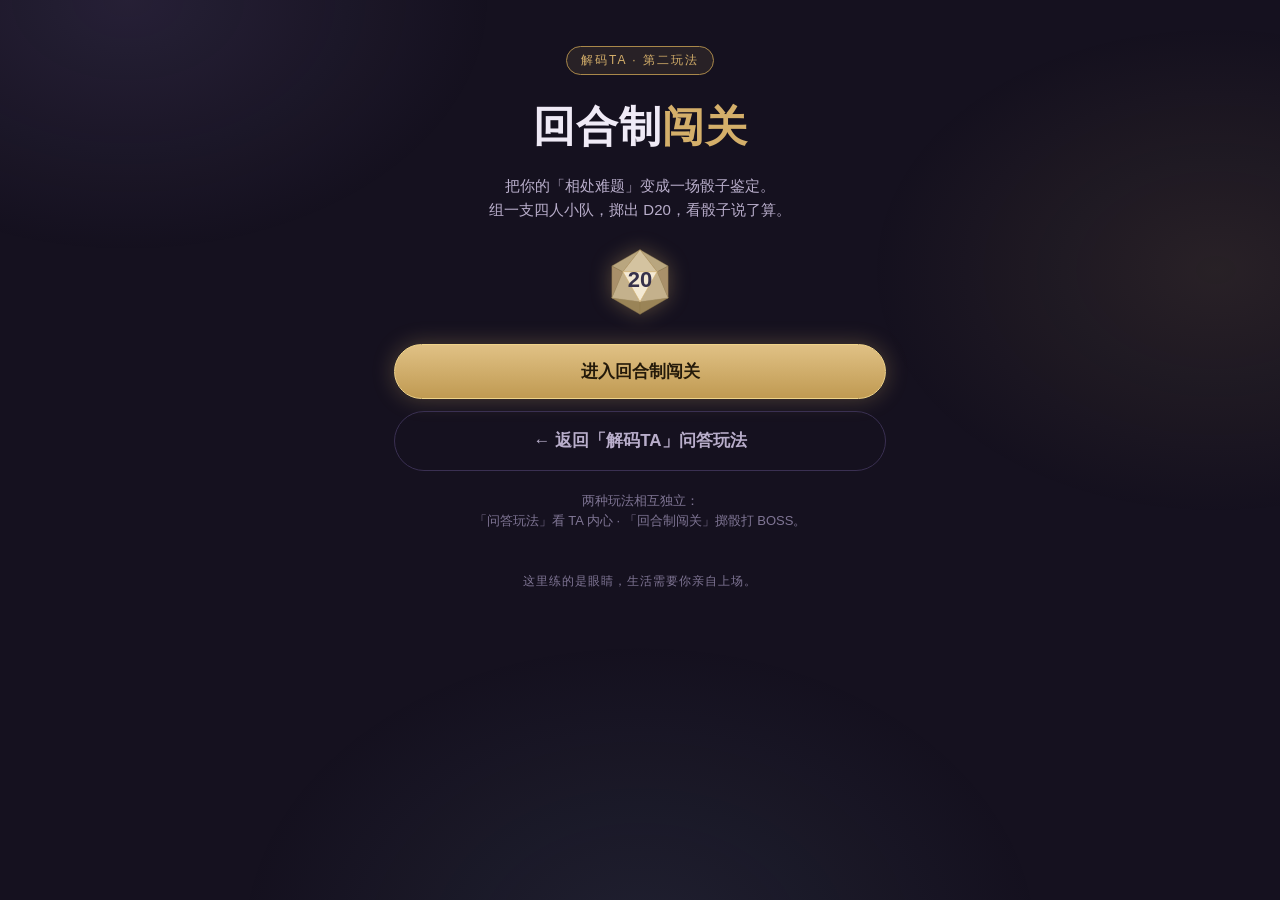
==== 新版回合制/index.html @ e08e49f4 "Add files via upload" ====
<!DOCTYPE html>
<html lang="zh-CN">
<head>
  <meta charset="UTF-8" />
  <meta name="viewport" content="width=device-width, initial-scale=1.0, viewport-fit=cover, maximum-scale=1.0, user-scalable=no" />
  <meta name="theme-color" content="#15111f" />
  <meta name="description" content="解码TA · 回合制闯关 —— 骰子说了算的相处 BOSS 战。" />
  <title>解码TA · 回合制闯关</title>
  <link rel="stylesheet" href="css/style.css" />
</head>
<body>
  <div class="app" id="app">

    <!-- ============ 隐藏 SVG 精灵库（骰子 / BOSS / 队伍小人 / 梗表情） ============ -->
    <svg xmlns="http://www.w3.org/2000/svg" style="display:none" aria-hidden="true">
      <defs>
        <!-- 正二十面体 d20 骰子（精确 icosahedron 正面投影，每面带数字） -->
        <symbol id="d20" viewBox="0 0 200 200">
          <g stroke-linejoin="round">
            <!-- 最外圈暗面（nz≈0.33） -->
            <polygon points="100,185 26,142 100,152" fill="#9a8457" stroke="#8f7a4e" stroke-width="1"/>
            <polygon points="100,152 174,142 100,185" fill="#9a8457" stroke="#8f7a4e" stroke-width="1"/>
            <polygon points="26,142 26,58 55,73" fill="#a9906a" stroke="#8f7a4e" stroke-width="1"/>
            <polygon points="145,73 174,58 174,142" fill="#a9906a" stroke="#8f7a4e" stroke-width="1"/>
            <polygon points="145,73 100,15 174,58" fill="#b9a67f" stroke="#9a8457" stroke-width="1"/>
            <polygon points="100,15 55,73 26,58" fill="#b9a67f" stroke="#9a8457" stroke-width="1"/>
            <!-- 中层环绕面（nz≈0.74-0.75） -->
            <polygon points="145,73 174,142 100,152" fill="#c4b18c" stroke="#b09a68" stroke-width="1.2"/>
            <polygon points="55,73 100,152 26,142" fill="#c4b18c" stroke="#b09a68" stroke-width="1.2"/>
            <polygon points="145,73 55,73 100,15" fill="#d4c3a0" stroke="#c9a86a" stroke-width="1.2"/>
            <!-- 中央上表面（正对前方 nz=1.0，最亮，放数字） -->
            <polygon points="145,73 100,152 55,73" fill="#f4e9d3" stroke="#e0c185" stroke-width="2"/>
          </g>
        </symbol>

        <!-- 像素 BOSS 立绘（16×16 网格，放大到 96×96） -->
        <symbol id="boss-read" viewBox="0 0 16 16" shape-rendering="crispEdges">
          <g>
            <rect x="4" y="2" width="8" height="2" fill="#a78bda"/>
            <rect x="2" y="3" width="2" height="6" fill="#7a67b3"/>
            <rect x="12" y="3" width="2" height="6" fill="#7a67b3"/>
            <rect x="4" y="4" width="8" height="4" fill="#a78bda"/>
            <rect x="3" y="3" width="10" height="1" fill="#7a67b3"/>
            <rect x="3" y="8" width="10" height="1" fill="#7a67b3"/>
            <rect x="4" y="3" width="2" height="1" fill="#f4e9d3"/>
            <rect x="10" y="3" width="2" height="1" fill="#f4e9d3"/>
            <rect x="5" y="4" width="2" height="2" fill="#2a2440"/>
            <rect x="9" y="4" width="2" height="2" fill="#2a2440"/>
            <rect x="7" y="7" width="2" height="1" fill="#2a2440"/>
            <rect x="4" y="9" width="8" height="3" fill="#7a67b3"/>
            <rect x="5" y="10" width="6" height="1" fill="#3a3357"/>
            <rect x="5" y="12" width="6" height="1" fill="#3a3357"/>
            <rect x="6" y="11" width="4" height="1" fill="#7fe0d0"/>
            <rect x="5" y="13" width="6" height="1" fill="#3a3357"/>
          </g>
        </symbol>

        <symbol id="boss-blame" viewBox="0 0 16 16" shape-rendering="crispEdges">
          <g>
            <rect x="3" y="1" width="7" height="2" fill="#8a6a4a"/>
            <rect x="2" y="2" width="9" height="2" fill="#8a6a4a"/>
            <rect x="1" y="3" width="2" height="1" fill="#6b4f37"/>
            <rect x="10" y="3" width="2" height="1" fill="#6b4f37"/>
            <rect x="2" y="4" width="1" height="4" fill="#6b4f37"/>
            <rect x="10" y="4" width="1" height="4" fill="#6b4f37"/>
            <rect x="3" y="4" width="7" height="2" fill="#6e7b93"/>
            <rect x="3" y="5" width="1" height="2" fill="#4a5568"/>
            <rect x="9" y="5" width="1" height="2" fill="#4a5568"/>
            <rect x="4" y="6" width="2" height="2" fill="#1e2230"/>
            <rect x="7" y="6" width="2" height="2" fill="#1e2230"/>
            <rect x="3" y="8" width="7" height="1" fill="#4a5568"/>
            <rect x="4" y="9" width="6" height="3" fill="#6e7b93"/>
            <rect x="3" y="10" width="1" height="1" fill="#4a5568"/>
            <rect x="9" y="10" width="1" height="1" fill="#4a5568"/>
            <rect x="4" y="12" width="6" height="2" fill="#4a5568"/>
            <rect x="5" y="13" width="2" height="1" fill="#1e2230"/>
            <rect x="8" y="13" width="2" height="1" fill="#1e2230"/>
          </g>
        </symbol>

        <symbol id="boss-burnout" viewBox="0 0 16 16" shape-rendering="crispEdges">
          <g>
            <rect x="5" y="2" width="6" height="1" fill="#5a4e8a"/>
            <rect x="3" y="3" width="10" height="3" fill="#5a4e8a"/>
            <rect x="3" y="4" width="1" height="2" fill="#ffd9a0"/>
            <rect x="12" y="4" width="1" height="2" fill="#ffd9a0"/>
            <rect x="4" y="5" width="8" height="1" fill="#1a1526"/>
            <rect x="5" y="7" width="6" height="1" fill="#1a1526"/>
            <rect x="4" y="8" width="8" height="4" fill="#5a4e8a"/>
            <rect x="5" y="8" width="6" height="3" fill="#8e7cc3" fill-opacity=".55"/>
            <rect x="4" y="12" width="8" height="1" fill="#5a4e8a"/>
            <rect x="5" y="13" width="2" height="1" fill="#5a4e8a"/>
            <rect x="9" y="13" width="2" height="1" fill="#5a4e8a"/>
          </g>
        </symbol>

        <!-- 像素队伍小人（16×16，四角色配色） -->
        <symbol id="party-hero" viewBox="0 0 16 16" shape-rendering="crispEdges">
          <g>
            <rect x="6" y="1" width="4" height="2" fill="#8e7cc3"/>
            <rect x="6" y="3" width="4" height="2" fill="#8e7cc3"/>
            <rect x="5" y="3" width="1" height="2" fill="#efeaf9"/>
            <rect x="10" y="3" width="1" height="2" fill="#efeaf9"/>
            <rect x="7" y="3" width="1" height="1" fill="#2a2440"/>
            <rect x="9" y="3" width="1" height="1" fill="#2a2440"/>
            <rect x="5" y="5" width="6" height="4" fill="#8e7cc3"/>
            <rect x="5" y="5" width="1" height="4" fill="#6f5fa6"/>
            <rect x="10" y="5" width="1" height="4" fill="#6f5fa6"/>
            <rect x="6" y="9" width="2" height="3" fill="#6f5fa6"/>
            <rect x="8" y="9" width="2" height="3" fill="#6f5fa6"/>
            <rect x="6" y="12" width="2" height="1" fill="#2a2440"/>
            <rect x="8" y="12" width="2" height="1" fill="#2a2440"/>
          </g>
        </symbol>
        <symbol id="party-blue" viewBox="0 0 16 16" shape-rendering="crispEdges">
          <g>
            <rect x="6" y="1" width="4" height="2" fill="#7fa8c9"/>
            <rect x="6" y="3" width="4" height="2" fill="#7fa8c9"/>
            <rect x="5" y="3" width="1" height="2" fill="#e8f1f7"/>
            <rect x="10" y="3" width="1" height="2" fill="#e8f1f7"/>
            <rect x="7" y="3" width="1" height="1" fill="#2a2440"/>
            <rect x="9" y="3" width="1" height="1" fill="#2a2440"/>
            <rect x="5" y="5" width="6" height="4" fill="#7fa8c9"/>
            <rect x="5" y="5" width="1" height="4" fill="#5a82a6"/>
            <rect x="10" y="5" width="1" height="4" fill="#5a82a6"/>
            <rect x="6" y="9" width="2" height="3" fill="#5a82a6"/>
            <rect x="8" y="9" width="2" height="3" fill="#5a82a6"/>
            <rect x="6" y="12" width="2" height="1" fill="#2a2440"/>
            <rect x="8" y="12" width="2" height="1" fill="#2a2440"/>
          </g>
        </symbol>
        <symbol id="party-pink" viewBox="0 0 16 16" shape-rendering="crispEdges">
          <g>
            <rect x="6" y="1" width="4" height="2" fill="#e0a3b4"/>
            <rect x="6" y="3" width="4" height="2" fill="#e0a3b4"/>
            <rect x="5" y="3" width="1" height="2" fill="#fbecef"/>
            <rect x="10" y="3" width="1" height="2" fill="#fbecef"/>
            <rect x="7" y="3" width="1" height="1" fill="#2a2440"/>
            <rect x="9" y="3" width="1" height="1" fill="#2a2440"/>
            <rect x="5" y="5" width="6" height="4" fill="#e0a3b4"/>
            <rect x="5" y="5" width="1" height="4" fill="#b4677c"/>
            <rect x="10" y="5" width="1" height="4" fill="#b4677c"/>
            <rect x="6" y="9" width="2" height="3" fill="#b4677c"/>
            <rect x="8" y="9" width="2" height="3" fill="#b4677c"/>
            <rect x="6" y="12" width="2" height="1" fill="#2a2440"/>
            <rect x="8" y="12" width="2" height="1" fill="#2a2440"/>
          </g>
        </symbol>
        <symbol id="party-orange" viewBox="0 0 16 16" shape-rendering="crispEdges">
          <g>
            <rect x="6" y="1" width="4" height="2" fill="#ff9e3d"/>
            <rect x="6" y="3" width="4" height="2" fill="#ff9e3d"/>
            <rect x="5" y="3" width="1" height="2" fill="#ffe3c2"/>
            <rect x="10" y="3" width="1" height="2" fill="#ffe3c2"/>
            <rect x="7" y="3" width="1" height="1" fill="#2a2440"/>
            <rect x="9" y="3" width="1" height="1" fill="#2a2440"/>
            <rect x="5" y="5" width="6" height="4" fill="#ff9e3d"/>
            <rect x="5" y="5" width="1" height="4" fill="#d97a24"/>
            <rect x="10" y="5" width="1" height="4" fill="#d97a24"/>
            <rect x="6" y="9" width="2" height="3" fill="#d97a24"/>
            <rect x="8" y="9" width="2" height="3" fill="#d97a24"/>
            <rect x="6" y="12" width="2" height="1" fill="#2a2440"/>
            <rect x="8" y="12" width="2" height="1" fill="#2a2440"/>
          </g>
        </symbol>

        <!-- 梗表情精灵（可爱 + 调侃） -->
        <symbol id="emoji-shiba" viewBox="0 0 32 32">
          <circle cx="16" cy="17" r="11" fill="#e8b04b"/>
          <ellipse cx="16" cy="20" rx="6" ry="5" fill="#fffdf6"/>
          <circle cx="12" cy="15" r="1.6" fill="#2a2440"/>
          <circle cx="20" cy="15" r="1.6" fill="#2a2440"/>
          <ellipse cx="16" cy="19" rx="1.6" ry="1.1" fill="#2a2440"/>
          <path d="M7 9 L5 5 L10 6 Z" fill="#e8b04b"/>
          <path d="M25 9 L27 5 L22 6 Z" fill="#e8b04b"/>
        </symbol>
        <symbol id="emoji-catcry" viewBox="0 0 32 32">
          <circle cx="16" cy="18" r="11" fill="#c9c2d6"/>
          <path d="M8 9 L6 3 L12 7 Z" fill="#e0a3b4"/>
          <path d="M24 9 L26 3 L20 7 Z" fill="#e0a3b4"/>
          <circle cx="12" cy="17" r="1.5" fill="#2a2440"/>
          <circle cx="20" cy="17" r="1.5" fill="#2a2440"/>
          <path d="M13 21 Q16 19 19 21" stroke="#2a2440" stroke-width="1.5" fill="none" stroke-linecap="round"/>
          <path d="M11 20 l-2 -4" stroke="#7fe0d0" stroke-width="2" stroke-linecap="round"/>
          <path d="M21 20 l2 -4" stroke="#7fe0d0" stroke-width="2" stroke-linecap="round"/>
        </symbol>
        <symbol id="emoji-subway" viewBox="0 0 32 32">
          <circle cx="15" cy="16" r="10" fill="#e8c9a0"/>
          <path d="M9 14 l4 -1 M9 17 l4 1" stroke="#2a2440" stroke-width="1.6" stroke-linecap="round"/>
          <path d="M22 14 l4 -1 M22 17 l4 1" stroke="#2a2440" stroke-width="1.6" stroke-linecap="round"/>
          <rect x="11" y="19" width="11" height="8" rx="2" fill="#3a3357"/>
          <rect x="12.5" y="20.5" width="8" height="5" rx="1" fill="#7fe0d0"/>
        </symbol>
        <symbol id="emoji-panda" viewBox="0 0 32 32">
          <circle cx="16" cy="18" r="11" fill="#fffdf6"/>
          <circle cx="10" cy="7" r="4" fill="#2a2440"/>
          <circle cx="22" cy="7" r="4" fill="#2a2440"/>
          <ellipse cx="11" cy="18" rx="3" ry="3.6" fill="#2a2440"/>
          <ellipse cx="21" cy="18" rx="3" ry="3.6" fill="#2a2440"/>
          <circle cx="11" cy="18" r="1.4" fill="#fffdf6"/>
          <circle cx="21" cy="18" r="1.4" fill="#fffdf6"/>
          <circle cx="16" cy="21" r="1.4" fill="#2a2440"/>
          <path d="M9 28 l-3 -3 M23 28 l3 -3" stroke="#2a2440" stroke-width="2.4" stroke-linecap="round"/>
        </symbol>
        <symbol id="emoji-owl" viewBox="0 0 32 32">
          <ellipse cx="16" cy="18" rx="11" ry="12" fill="#8a6a4a"/>
          <ellipse cx="16" cy="18" rx="6" ry="8" fill="#e8c9a0"/>
          <circle cx="12" cy="15" r="4" fill="#ffd9a0"/>
          <circle cx="20" cy="15" r="4" fill="#ffd9a0"/>
          <circle cx="12" cy="15" r="1.8" fill="#2a2440"/>
          <circle cx="20" cy="15" r="1.8" fill="#2a2440"/>
          <path d="M16 22 l2 2 l-2 2 l-2 -2 Z" fill="#ffd9a0"/>
          <path d="M8 10 l-3 -2 M24 10 l3 -2" stroke="#8a6a4a" stroke-width="2" stroke-linecap="round"/>
        </symbol>
        <symbol id="emoji-tea" viewBox="0 0 32 32">
          <circle cx="16" cy="17" r="11" fill="#e0a3b4"/>
          <path d="M8 9 L6 3 L12 7 Z" fill="#e0a3b4"/>
          <path d="M24 9 L26 3 L20 7 Z" fill="#e0a3b4"/>
          <path d="M11 16 Q16 13 21 16" stroke="#2a2440" stroke-width="1.6" fill="none" stroke-linecap="round"/>
          <path d="M12 18 Q16 15 20 18" stroke="#2a2440" stroke-width="1.6" fill="none" stroke-linecap="round"/>
          <rect x="21" y="20" width="8" height="7" rx="2" fill="#b8c7e0"/>
          <path d="M26 20 q0 -4 3 -4" stroke="#fffdf6" stroke-width="1.5" fill="none" stroke-linecap="round"/>
          <path d="M28 18 q1 -3 2 -3 M30 15 q1 -2 2 -2" stroke="#fffdf6" stroke-width="1.5" fill="none" stroke-linecap="round"/>
        </symbol>
      </defs>
    </svg>

    <main class="stage" id="stage">

      <!-- ============ 首页：两个玩法入口 ============ -->
      <section class="screen active" id="screen-home" data-screen="home">
        <header class="hero">
          <div class="hero-badge">解码TA · 第二玩法</div>
          <h1 class="hero-title">回合制<span>闯关</span></h1>
          <p class="hero-sub">把你的「相处难题」变成一场骰子鉴定。<br />组一支四人小队，掷出 D20，看骰子说了算。</p>
          <div class="hero-dice" aria-hidden="true">
            <svg class="d20-svg"><use href="#d20"/></svg>
            <span class="hero-dice-num">20</span>
          </div>
        </header>

        <div class="home-actions">
          <button class="btn btn-primary btn-lg" id="btnEnterCreate">进入回合制闯关</button>
          <a class="btn btn-ghost btn-lg" href="../index.html">← 返回「解码TA」问答玩法</a>
          <p class="home-note">两种玩法相互独立：<br />「问答玩法」看 TA 内心 · 「回合制闯关」掷骰打 BOSS。</p>
        </div>

        <footer class="home-footer">这里练的是眼睛，生活需要你亲自上场。</footer>
      </section>

      <!-- ============ 创角页：4 角色槽位 ============ -->
      <section class="screen" id="screen-create" data-screen="create">
        <div class="topbar">
          <button class="back-btn" data-back="home" aria-label="返回首页">返回</button>
          <span class="topbar-title">组建你的小队</span>
          <span class="topbar-spacer"></span>
        </div>
        <p class="section-hint">选 4 名队友：每人 2 个强项（+2）、1 个软肋（-2）、1 个技能（+1d4）。<br />16 种预设角色属性固定，也可以点「自建角色」捏一个自己的。</p>

        <div class="custom-entry">
          <button class="btn btn-ghost" id="btnAddCustom">＋ 自建角色（自己起名、定属性）</button>
        </div>

        <div class="party-slots" id="partySlots"></div>

        <div class="create-actions">
          <button class="btn btn-ghost" id="btnRandomParty">🎲 随机生成整队</button>
          <button class="btn btn-primary btn-lg" id="btnStartBattle">开始闯关</button>
        </div>
        <p class="create-note" id="createValidate" role="status"></p>
      </section>

      <!-- ============ 战斗页 ============ -->
      <section class="screen" id="screen-battle" data-screen="battle">
        <div class="topbar">
          <button class="back-btn" id="btnExitBattle" aria-label="退出闯关">退出</button>
          <span class="topbar-title" id="battleStageTitle">第 1 / 3 关</span>
          <span class="topbar-spacer"></span>
        </div>

        <!-- BOSS 区（含三关氛围场景） -->
        <div class="battle-scene scene" id="battleScene">
          <div class="scene-base"></div>
          <div class="scene-glow"></div>
          <div class="scene-particles" id="sceneParticles"></div>
          <div class="scene-inner">
            <div class="boss-zone">
              <div class="boss-avatar" id="bossAvatar" aria-hidden="true"></div>
          <div class="boss-info">
            <div class="boss-name" id="bossName">已读不回怪</div>
            <div class="boss-desc" id="bossDesc"></div>
            <div class="boss-special" id="bossSpecial"></div>

            <div class="bar-block">
              <div class="bar-label"><span>血量</span><span id="bossHpText">8 / 8</span></div>
              <div class="bar hp-bar"><div class="bar-fill" id="bossHpFill"></div></div>
            </div>

            <div class="bar-block">
              <div class="bar-label"><span>气势</span><span id="bossMomentumText">0 层 · 下次 DC +0</span></div>
              <div class="bar momentum-bar"><div class="bar-fill" id="bossMomentumFill"></div></div>
            </div>

            <div class="dc-chip">目标 DC <b id="dcValue">11</b></div>
          </div>
        </div>
          </div>
        </div>

        <!-- 队伍血量（共享） -->
        <div class="party-hp-panel" id="partyHpBar">
          <div class="bar-label"><span>小队血量</span><span id="partyHpText">12 / 12</span></div>
          <div class="bar hp-bar party-hp"><div class="bar-fill" id="partyHpFill"></div></div>
          <div class="party-hp-hint">攻击失手才会引来反击 · 防御失败扣 2 血 · 归零则本关重开</div>
        </div>

        <!-- 结算面板（最近一次结果） -->
        <div class="result-panel" id="resultPanel">
          <div class="result-placeholder" id="resultPlaceholder">
            点击「开始应对」掷骰，看看你这次能不能接住 TA。
          </div>
          <div class="result-body" id="resultBody" hidden></div>
        </div>

        <!-- 当前难题（故事背景 + 本次要求鉴定属性） -->
        <div class="check-zone">
          <div class="active-hero">
            <span class="ah-label">当前主角</span>
            <span class="ah-name" id="activeHeroName">—</span>
            <span class="ah-mod" id="activeHeroMod"></span>
          </div>

          <div class="task-card" id="taskCard">
            <div class="task-story" id="taskStory"></div>
            <div class="task-require">
              <span class="task-require-label">本次鉴定</span>
              <span class="task-require-type" id="taskRequireType">—</span>
              <span class="task-require-dc">DC <b id="taskDc">12</b></span>
            </div>
          </div>

          <button class="btn btn-roll" id="btnRoll">
            <span class="d20-wrap" id="d20Wrap">
              <svg class="d20-svg" id="d20Svg"><use href="#d20"/></svg>
            </span>
            <span class="roll-text">开始应对（掷骰）</span>
          </button>
        </div>

        <!-- 队伍栏 -->
        <div class="party-bar">
          <div class="party-bar-title">小队 · 点击切换主角（掷骰的人）</div>
          <div class="party-roster" id="partyRoster"></div>
        </div>
      </section>

      <!-- ============ 通关页 ============ -->
      <section class="screen" id="screen-victory" data-screen="victory">
        <div class="victory-hero">
          <div class="victory-mark" aria-hidden="true">✓</div>
          <h2>闯关成功</h2>
          <p class="victory-sub" id="victorySub"></p>
        </div>
        <div class="victory-achievements" id="victoryAchievements"></div>
        <div class="btn-col">
          <button class="btn btn-primary btn-lg" id="btnReplay">再来一局</button>
          <button class="btn btn-ghost btn-lg" id="btnVictoryHome">回首页</button>
        </div>
      </section>

    </main>

    <div class="toast-area" id="toastArea" aria-live="polite"></div>
  </div>

  <script src="js/game.js"></script>
</body>
</html>
---- 新版回合制/css/style.css ----
/* ============================================================
   解码TA · 回合制闯关 — 样式表（沉浸视觉版）
   基调：深色桌游夜（夜晚副本），与问答玩法浅色（白天）对比
   依据：docs/visual-spec.md（美术唯一真相源）
   约束：纯静态零依赖，全部内联 SVG/CSS，无外部图片/字体/CDN
   ============================================================ */

:root {
  /* —— 深色底 —— */
  --bg: #15111f;
  --bg-soft: #1e1930;
  --bg-deep: #0f0c18;
  --card: #241d38;
  --card-soft: #2b2342;

  /* —— 文字 —— */
  --ink: #efeaf6;
  --ink-soft: #b9aecb;
  --ink-faint: #7f7594;

  /* —— 象牙 + 金（骰子 / 主按钮核心质感） —— */
  --ivory: #f4e9d3;
  --ivory-shade: #d9c9a8;
  --ivory-edge: #b9a67f;
  --gold: #d4af6a;
  --gold-hi: #f0d48a;
  --gold-deep: #a9884a;

  /* —— 语义色 —— */
  --prop: #8e7cc3;      /* 主角属性紫 */
  --skill: #d4af6a;     /* 技能金 */
  --crit: #ff9e3d;      /* 暴击橙 */
  --crit-hi: #ffc46b;
  --fail: #e5484d;      /* 失败红 */
  --hp: #ff7a45;        /* 血条橙红 */
  --hp-deep: #d0342c;
  --good: #7fd6a4;
  --fumble: #a96fd6;

  /* —— 三关氛围光 —— */
  --s1-glow: #7fe0d0;   /* 第1关手机荧光青 */
  --s2-glow: #b8c7e0;   /* 第2关投影冷白 */
  --s3-glow: #ffd9a0;   /* 第3关台灯暖光 */

  /* —— 描边 / 阴影（深色环境阴影） —— */
  --line: #3a3052;
  --line-soft: #2c2440;
  --shadow-sm: 0 4px 14px rgba(8, 6, 20, .45);
  --shadow-md: 0 10px 30px rgba(8, 6, 20, .55);
  --shadow-glow: 0 0 22px rgba(212, 175, 106, .3);

  --r-sm: 10px;
  --r-md: 16px;
  --r-lg: 22px;
  --r-pill: 999px;
  --ease: cubic-bezier(.22, .8, .32, 1);
}

* { box-sizing: border-box; -webkit-tap-highlight-color: transparent; }

html, body { margin: 0; padding: 0; }

body {
  min-height: 100vh;
  background: var(--bg);
  color: var(--ink);
  font-family: -apple-system, BlinkMacSystemFont, "PingFang SC", "Hiragino Sans GB",
               "Microsoft YaHei", "Source Han Sans SC", "Noto Sans CJK SC", sans-serif;
  font-size: 15px;
  line-height: 1.6;
  -webkit-font-smoothing: antialiased;
}

/* 深色氛围光斑，纯 CSS */
body::before {
  content: "";
  position: fixed;
  inset: 0;
  pointer-events: none;
  background:
    radial-gradient(520px 360px at 10% 0%, rgba(142, 124, 195, .14), transparent 70%),
    radial-gradient(480px 340px at 95% 30%, rgba(212, 175, 106, .10), transparent 72%),
    radial-gradient(560px 420px at 50% 105%, rgba(127, 168, 201, .10), transparent 72%);
  z-index: 0;
}

.app { position: relative; z-index: 1; max-width: 520px; margin: 0 auto; padding: 0 14px 24px; }

/* —— 屏幕切换 —— */
.screen { display: none; animation: fade .24s var(--ease); }
.screen.active { display: block; }
@keyframes fade { from { opacity: 0; transform: translateY(6px); } to { opacity: 1; transform: none; } }

/* ============ 像素化工具 ============ */
.pixelated { image-rendering: pixelated; }
svg.pixelated { shape-rendering: crispEdges; }

/* ============ 通用按钮 ============ */
.btn {
  display: inline-flex; align-items: center; justify-content: center; gap: 8px;
  border: 1px solid var(--line); border-radius: var(--r-pill);
  background: var(--card-soft); color: var(--ink);
  padding: 11px 18px; font-size: 15px; font-weight: 600; cursor: pointer;
  text-decoration: none; transition: transform .12s var(--ease), box-shadow .12s var(--ease), background .12s var(--ease);
  user-select: none;
}
.btn:active { transform: translateY(1px) scale(.99); }
.btn-lg { width: 100%; padding: 15px 18px; font-size: 17px; }
.btn-primary { background: linear-gradient(180deg, #e0c185, #c09a52); border-color: var(--gold-hi); color: #241a0a; box-shadow: var(--shadow-glow); }
.btn-primary:hover { box-shadow: 0 0 28px rgba(212, 175, 106, .45); }
.btn-ghost { background: transparent; border-color: var(--line); color: var(--ink-soft); }
.btn-ghost:hover { color: var(--ink); border-color: var(--gold); }
.btn:disabled { opacity: .4; cursor: not-allowed; }

/* ============ 顶栏 ============ */
.topbar {
  display: flex; align-items: center; gap: 10px;
  padding: 14px 0 10px; position: sticky; top: 0; z-index: 5;
  background: linear-gradient(180deg, var(--bg) 78%, transparent);
}
.back-btn {
  background: var(--card-soft); color: var(--ink-soft); border: 1px solid var(--line);
  border-radius: var(--r-pill); padding: 7px 13px; font-size: 13px; cursor: pointer;
}
.topbar-title { flex: 1; text-align: center; font-weight: 700; font-size: 15px; color: var(--ink); }
.topbar-spacer { width: 60px; }

.section-hint { color: var(--ink-faint); font-size: 13px; text-align: center; margin: 4px 0 16px; }

/* ============ 首页 ============ */
.hero { text-align: center; padding: 46px 0 8px; }
.hero-badge {
  display: inline-block; font-size: 12px; letter-spacing: 2px; color: var(--gold);
  border: 1px solid var(--gold-deep); border-radius: var(--r-pill); padding: 4px 14px;
  background: rgba(212, 175, 106, .1); margin-bottom: 18px;
}
.hero-title { margin: 0; font-size: 42px; font-weight: 800; letter-spacing: 1px; }
.hero-title span { color: var(--gold); }
.hero-sub { color: var(--ink-soft); font-size: 15px; margin: 14px 0 22px; }

/* 首页骰子：使用真实 d20 SVG 组件 */
.hero-dice { position: relative; margin: 4px auto 8px; width: 84px; height: 76px; }
.hero-dice .d20-svg { width: 100%; height: 100%; filter: drop-shadow(0 0 10px rgba(212, 175, 106, .35)); animation: floaty 3s var(--ease) infinite; }
.hero-dice-num {
  position: absolute; top: 50%; left: 50%; transform: translate(-50%, -58%);
  font-size: 22px; font-weight: 800; color: #37324b; pointer-events: none; line-height: 1;
}
@keyframes floaty { 0%,100% { transform: translateY(0); } 50% { transform: translateY(-7px); } }

.home-actions { display: flex; flex-direction: column; gap: 12px; margin-top: 8px; }
.home-note { text-align: center; color: var(--ink-faint); font-size: 13px; margin: 8px 0 0; }
.home-footer {
  text-align: center; color: var(--ink-faint); font-size: 12px;
  margin-top: 40px; letter-spacing: 1px;
}

/* ============ 创角页 ============ */
.party-slots { display: flex; flex-direction: column; gap: 14px; margin: 4px 0 18px; }

.slot-card {
  background: var(--card); border: 1px solid var(--line); border-radius: var(--r-md);
  padding: 14px; box-shadow: var(--shadow-sm);
}
.slot-head { display: flex; align-items: center; justify-content: space-between; margin-bottom: 10px; }
.slot-title { font-weight: 700; color: var(--gold); font-size: 14px; }
.slot-random { background: transparent; border: 1px solid var(--line); color: var(--ink-soft); border-radius: var(--r-pill); padding: 4px 11px; font-size: 12px; cursor: pointer; }

.slot-field { margin-bottom: 10px; }
.slot-field label { display: block; font-size: 12px; color: var(--ink-faint); margin-bottom: 4px; }
.slot-field select {
  width: 100%; background: var(--bg-soft); color: var(--ink); border: 1px solid var(--line);
  border-radius: var(--r-sm); padding: 9px 10px; font-size: 14px; appearance: none; cursor: pointer;
}

.slot-stats { display: flex; gap: 8px; }
.slot-stats .slot-field { flex: 1; }

.badge-row { display: flex; flex-wrap: wrap; gap: 6px; margin-top: 8px; }
.badge {
  display: inline-flex; align-items: center; gap: 4px; font-size: 11px; padding: 3px 9px;
  border-radius: var(--r-pill); border: 1px solid var(--line); color: var(--ink-soft);
}
.badge.strong { color: var(--good); border-color: rgba(127, 214, 164, .4); background: rgba(127, 214, 164, .08); }
.badge.weak { color: var(--fail); border-color: rgba(229, 72, 77, .4); background: rgba(229, 72, 77, .08); }

.create-actions { display: flex; flex-direction: column; gap: 10px; }
.create-note { text-align: center; color: var(--fail); font-size: 13px; min-height: 18px; margin: 8px 0 0; }

/* 自建角色入口 */
.custom-entry { margin: 0 0 14px; }
.custom-entry .btn { width: 100%; border-style: dashed; }

/* 预设角色固定属性展示 */
.slot-intro { font-size: 12px; color: var(--ink-faint); font-style: italic; margin-bottom: 8px; }
.slot-fixed { display: flex; flex-wrap: wrap; gap: 6px; }
.slot-fixed .badge.skill { color: var(--gold); border-color: rgba(212, 175, 106, .5); background: rgba(212, 175, 106, .1); }
.slot-skill-desc { font-size: 11px; color: var(--ink-faint); margin-top: 8px; }

/* 自建角色输入框 */
.slot-input {
  width: 100%; background: var(--bg-soft); color: var(--ink); border: 1px solid var(--line);
  border-radius: var(--r-sm); padding: 9px 10px; font-size: 14px;
}
.slot-input::placeholder { color: var(--ink-faint); }

/* ============ 战斗场景容器（三关氛围） ============ */
.battle-scene {
  position: relative;
  overflow: hidden;
  border-radius: var(--r-lg);
  border: 1px solid var(--line);
  margin: 6px 0 12px;
  box-shadow: var(--shadow-md);
}
.scene-base {
  position: absolute; inset: 0; z-index: 0;
  transition: background .5s var(--ease);
}
.scene-glow {
  position: absolute; inset: 0; z-index: 1; pointer-events: none;
  transition: opacity .5s var(--ease);
}
.scene-particles { position: absolute; inset: 0; z-index: 2; pointer-events: none; }
.scene-inner { position: relative; z-index: 3; padding: 14px; }

/* 第 1 关：深夜卧室 / 手机荧光 */
.scene.s1 .scene-base { background: linear-gradient(180deg, #1a1430 0%, #141021 55%, #0e0b1a 100%); }
.scene.s1 .scene-glow {
  background:
    radial-gradient(200px 160px at 28% 30%, rgba(127, 224, 208, .18), transparent 70%),
    radial-gradient(160px 120px at 75% 12%, rgba(244, 233, 211, .08), transparent 70%);
}
/* 第 2 关：会议室 / 投影顶光 */
.scene.s2 .scene-base { background: linear-gradient(180deg, #232838 0%, #1c1f2b 50%, #14161f 100%); }
.scene.s2 .scene-glow {
  background:
    radial-gradient(300px 140px at 50% 0%, rgba(184, 199, 224, .20), transparent 70%);
}
/* 第 3 关：意识空间 / 台灯暖光 */
.scene.s3 .scene-base { background: radial-gradient(600px 500px at 50% 22%, #2a1f45 0%, #181124 60%, #0f0b1c 100%); }
.scene.s3 .scene-glow {
  background: radial-gradient(240px 180px at 50% 28%, rgba(255, 217, 160, .20), transparent 70%);
}

/* 漂浮粒子（DOM 元素，由 game.js 注入 <i>） */
.particle {
  position: absolute; display: block; pointer-events: none;
  animation: floatUp var(--dur, 6s) linear infinite;
  opacity: 0;
}
@keyframes floatUp {
  0% { opacity: 0; transform: translateY(30px); }
  15% { opacity: var(--op, .5); }
  85% { opacity: var(--op, .5); }
  100% { opacity: 0; transform: translateY(-70px); }
}

/* ============ BOSS 区 ============ */
.boss-zone {
  display: flex; gap: 14px; align-items: center;
  min-height: 118px;
}
.boss-avatar {
  flex: 0 0 96px; width: 96px; height: 96px;
  position: relative;
  display: flex; align-items: center; justify-content: center;
}
.boss-avatar .boss-svg { width: 96px; height: 96px; }
/* BOSS 状态（由 game.js 挂 state-hurt / state-charge） */
.boss-avatar.state-hurt .boss-svg { animation: bossHurt .3s var(--ease); }
@keyframes bossHurt {
  0%,100% { transform: translate(0,0); }
  40% { transform: translate(-3px, 2px); }
  70% { transform: translate(3px, -1px); }
}
.boss-avatar.state-charge .boss-svg { filter: drop-shadow(0 0 10px var(--crit)); }
.boss-avatar.state-hurt .boss-svg { filter: hue-rotate(-10deg) saturate(.9); }

.boss-info { flex: 1; min-width: 0; }
.boss-name { font-size: 20px; font-weight: 800; display: flex; align-items: center; gap: 6px; }
.boss-hard-tag { font-size: 11px; font-weight: 700; color: #fff; background: linear-gradient(135deg, #e5484d, #c2363a); padding: 2px 7px; border-radius: 6px; letter-spacing: 1px; }
.boss-desc { color: var(--ink-soft); font-size: 12px; margin-top: 2px; }
.boss-special { color: var(--crit-hi); font-size: 12px; margin-top: 3px; min-height: 16px; }

.bar-block { margin-top: 10px; }
.bar-label { display: flex; justify-content: space-between; font-size: 12px; color: var(--ink-soft); margin-bottom: 3px; }
.bar { height: 14px; background: var(--bg-deep); border-radius: var(--r-pill); overflow: hidden; border: 1px solid var(--line-soft); position: relative; }
.bar-fill { height: 100%; width: 100%; border-radius: var(--r-pill); transition: width .35s var(--ease); position: relative; }
/* 血条橙红渐变 + 顶部高光 */
.hp-bar .bar-fill { background: linear-gradient(90deg, var(--hp) 0%, var(--hp-deep) 100%); }
.hp-bar .bar-fill::after {
  content: ""; position: absolute; top: 2px; left: 4px; right: 4px; height: 3px;
  background: linear-gradient(90deg, rgba(255,255,255,.5), transparent); border-radius: 2px;
}
/* 气势条火焰 */
.momentum-bar .bar-fill { background: linear-gradient(90deg, var(--crit) 0%, var(--fail) 100%); width: 0; }
/* 气势满 2 层浮现 +1 标签 */
.momentum-plus {
  display: inline-block; margin-left: 6px; font-size: 11px; font-weight: 800;
  color: #fff; background: var(--fail); border-radius: 50%; width: 18px; height: 18px;
  line-height: 18px; text-align: center; animation: popIn .35s var(--ease) both;
}
@keyframes popIn {
  0% { transform: scale(0); opacity: 0; }
  70% { transform: scale(1.25); opacity: 1; }
  100% { transform: scale(1); opacity: 1; }
}

.dc-chip {
  display: inline-block; margin-top: 10px; font-size: 13px; color: var(--gold);
  border: 1px solid var(--gold-deep); background: rgba(212, 175, 106, .1);
  border-radius: var(--r-pill); padding: 4px 13px;
}
.dc-chip b { font-size: 16px; }

/* ============ 队伍血量面板（共享） ============ */
.party-hp-panel {
  background: var(--card); border: 1px solid var(--line); border-radius: var(--r-md);
  padding: 10px 14px; margin-bottom: 12px;
}
.party-hp-panel .bar-label { color: var(--ink-soft); }
.party-hp .bar-fill { background: linear-gradient(90deg, #7fd6a4 0%, #4bbf7a 100%); }
.party-hp-panel.low .bar-fill { background: linear-gradient(90deg, var(--fail) 0%, #a8282c 100%); }
.party-hp-panel.low { border-color: rgba(229, 72, 77, .5); }
.party-hp-hint { font-size: 11px; color: var(--ink-faint); margin-top: 5px; }

/* ============ 结算面板（玻璃拟态） ============ */
.result-panel {
  background: rgba(36, 31, 58, .9); border: 1px solid var(--line); border-radius: var(--r-md);
  padding: 12px 14px; margin-bottom: 12px; min-height: 74px;
}
.result-placeholder { color: var(--ink-faint); font-size: 13px; line-height: 1.9; }
.result-body { font-size: 13px; }
.result-headline { font-weight: 800; font-size: 16px; margin-bottom: 6px; display: flex; align-items: center; gap: 6px; }
.result-headline.hit { color: var(--good); }
.result-headline.crit { color: var(--crit-hi); }
.result-headline.miss { color: var(--fail); }
.result-headline.fumble { color: var(--fumble); }
.result-breakdown { color: var(--ink-soft); font-size: 12px; line-height: 1.9; }
.result-damage { color: var(--ink); font-weight: 700; margin-top: 4px; }
/* 加值标签 */
.result-tag { display: inline-block; font-size: 11px; padding: 1px 8px; border-radius: var(--r-pill); margin: 0 2px; }
.result-tag.prop { color: #6f5fa6; background: #efeaf9; }
.result-tag.skill { color: var(--gold-hi); background: rgba(212, 175, 106, .15); }

/* ============ 鉴定区 ============ */
.check-zone {
  background: var(--card); border: 1px solid var(--line); border-radius: var(--r-md);
  padding: 13px 14px; margin-bottom: 12px;
}
.active-hero { display: flex; align-items: center; gap: 8px; flex-wrap: wrap; margin-bottom: 10px; }
.ah-label { font-size: 12px; color: var(--ink-faint); }
.ah-name { font-weight: 800; font-size: 16px; color: var(--gold); }
.ah-mod { font-size: 12px; color: var(--ink-soft); }

.check-types { display: grid; grid-template-columns: repeat(5, 1fr); gap: 6px; margin-bottom: 12px; }
.check-type {
  border: 1px solid var(--line); border-radius: var(--r-sm); background: var(--bg-soft);
  color: var(--ink-soft); padding: 9px 4px; font-size: 13px; cursor: pointer; text-align: center;
  transition: border-color .12s var(--ease), background .12s var(--ease), color .12s var(--ease);
  min-height: 64px;
}
.check-type .ct-icon { display: block; font-size: 17px; margin-bottom: 2px; }
.check-type .ct-mod { display: block; font-size: 11px; color: var(--ink-faint); margin-top: 2px; }
.check-type.selected { border-color: var(--gold); background: rgba(212, 175, 106, .12); color: var(--ink); }
.check-type.selected .ct-mod.plus { color: var(--good); }
.check-type.selected .ct-mod.minus { color: var(--fail); }

/* ============ 当前难题任务卡 ============ */
.task-card {
  border: 1px solid var(--gold-deep); border-radius: var(--r-md);
  background: rgba(212, 175, 106, .08);
  padding: 12px 14px; margin-bottom: 12px;
}
.task-story {
  font-size: 13.5px; line-height: 1.8; color: var(--ink);
  margin-bottom: 10px;
}
.task-require {
  display: flex; align-items: center; gap: 8px;
  flex-wrap: wrap;
}
.task-require-label { font-size: 11px; color: var(--ink-faint); }
.task-require-type {
  font-size: 15px; font-weight: 800; color: var(--gold);
  background: rgba(212, 175, 106, .15); border: 1px solid var(--gold-deep);
  border-radius: var(--r-pill); padding: 2px 14px;
}
.task-require-dc { font-size: 12px; color: var(--ink-soft); margin-left: auto; }
.task-require-dc b { font-size: 16px; color: var(--gold); }

/* ============ 骰子组件（类 BG3 象牙白金 d20） ============ */
.btn-roll {
  width: 100%; border: 1px solid var(--gold-deep); border-radius: var(--r-md);
  background: linear-gradient(180deg, #e0c185, #c09a52); color: #241a0a;
  padding: 13px; font-size: 16px; font-weight: 800; cursor: pointer;
  display: flex; align-items: center; justify-content: center; gap: 12px;
  position: relative; overflow: hidden;
}
.btn-roll:disabled { opacity: .4; cursor: not-allowed; }

.d20-wrap { width: 34px; height: 34px; display: inline-flex; align-items: center; justify-content: center; }
.d20-svg { width: 100%; height: 100%; }
.d20-num { fill: #37324b; font-weight: 800; font-size: 24px; font-family: inherit; }
/* 数字状态 */
.d20-svg.crit .d20-num { fill: var(--crit); }
.d20-svg.fumble .d20-num { fill: var(--fail); }
.d20-svg.crit polygon[points="145,73 100,152 55,73"] { fill: #ffedd0; }
.d20-svg.fumble polygon[points="145,73 100,152 55,73"] { fill: #ffe0e0; }

/* 掷骰动画（抛落→旋转→弹跳→定格） */
.btn-roll.rolling .d20-svg { animation: diceRoll .55s var(--ease); }
@keyframes diceRoll {
  0% { transform: translateY(-46px) rotate(-20deg) scale(.9); opacity: .3; }
  35% { transform: translateY(0) rotate(180deg) scale(1.05); opacity: 1; }
  70% { transform: translateY(-2px) rotate(300deg) scale(1.08); }
  100% { transform: translateY(0) rotate(360deg) scale(1); }
}
.d20-svg.shaking { animation: shake .5s var(--ease); }
@keyframes shake {
  0%, 100% { transform: rotate(0) translate(0); }
  20% { transform: rotate(-16deg) translate(-2px, 1px); }
  40% { transform: rotate(14deg) translate(2px, -1px); }
  60% { transform: rotate(-10deg) translate(-1px, 2px); }
  80% { transform: rotate(8deg) translate(1px, -1px); }
}

/* ============ 暴击 / 大失败特效 ============ */
.fx-beam {
  position: absolute; left: 50%; bottom: 100%; width: 40px; height: 120px;
  transform: translateX(-50%); transform-origin: bottom;
  background: linear-gradient(180deg, rgba(255,196,107,.9) 0%, rgba(255,158,61,0) 100%);
  mix-blend-mode: screen; border-radius: 8px; pointer-events: none; z-index: 2;
  animation: beamUp .5s var(--ease) both;
}
@keyframes beamUp { from { transform: translateX(-50%) scaleY(0); opacity: 0; } to { transform: translateX(-50%) scaleY(1); opacity: 1; } }

.fx-shake { animation: screenShake .3s; }
@keyframes screenShake {
  0%,100% { transform: translate(0,0); }
  25% { transform: translate(-3px, 1px); }
  50% { transform: translate(3px, -1px); }
  75% { transform: translate(-2px, -1px); }
}

.fx-particle {
  position: absolute; width: 5px; height: 5px; border-radius: 2px;
  background: var(--crit-hi); pointer-events: none; z-index: 3;
  animation: burst .6s var(--ease) both;
}
@keyframes burst {
  from { transform: translate(0,0) scale(1); opacity: 1; }
  to { transform: translate(var(--tx, 40px), var(--ty, -40px)) scale(.2); opacity: 0; }
}

/* ============ 队伍栏（像素小人站位） ============ */
.party-bar { background: var(--card); border: 1px solid var(--line); border-radius: var(--r-md); padding: 12px 14px; }
.party-bar-title { font-size: 12px; color: var(--ink-faint); margin-bottom: 9px; }

.party-roster { display: grid; grid-template-columns: 1fr 1fr; gap: 9px; }
.member-card {
  border: 1px solid var(--line); border-radius: var(--r-sm); background: var(--bg-soft);
  padding: 10px; cursor: pointer; position: relative;
  transition: border-color .12s var(--ease), box-shadow .12s var(--ease);
}
.member-card.active { border-color: var(--gold); box-shadow: 0 0 0 1px var(--gold), var(--shadow-sm); }

.member-top { display: flex; align-items: center; gap: 8px; }
.member-sprite {
  flex: 0 0 40px; width: 40px; height: 40px;
  display: flex; align-items: center; justify-content: center;
  border-radius: 8px; background: rgba(255,255,255,.03);
}
.member-sprite .party-svg { width: 36px; height: 36px; image-rendering: pixelated; }
.member-card.active .member-sprite { background: rgba(212, 175, 106, .12); }
.member-card.active .party-svg { filter: drop-shadow(0 0 5px var(--gold)); transform: translateY(-2px); }

.member-name { font-weight: 700; font-size: 14px; padding-right: 16px; }
.member-active-tag { position: absolute; top: 10px; right: 10px; font-size: 11px; color: var(--gold); }
.member-tags { display: flex; flex-wrap: wrap; gap: 4px; margin-top: 6px; }
.member-tag { font-size: 10px; padding: 1px 7px; border-radius: var(--r-pill); border: 1px solid var(--line); color: var(--ink-soft); }
.member-tag.strong { color: var(--good); border-color: rgba(127, 214, 164, .4); }
.member-tag.weak { color: var(--fail); border-color: rgba(229, 72, 77, .4); }
.member-tag.can-tag { color: var(--gold); border-color: rgba(212, 175, 106, .5); background: rgba(212, 175, 106, .1); }
.member-tag.locked-tag { color: var(--ink-faint); border-color: var(--line); }

.member-skill {
  margin-top: 8px; padding-top: 8px; border-top: 1px dashed var(--line-soft);
  display: flex; align-items: center; justify-content: space-between; gap: 6px;
}
.member-skill-name { font-size: 11px; color: var(--ink-soft); }
.member-skill-name b { color: var(--ink); }
.skill-toggle {
  flex: 0 0 auto; border: 1px solid var(--line); background: transparent; color: var(--ink-soft);
  border-radius: var(--r-pill); padding: 3px 10px; font-size: 11px; cursor: pointer;
}
.skill-toggle.on { border-color: var(--gold); background: rgba(212, 175, 106, .15); color: var(--gold); }
.skill-toggle.locked { opacity: .35; cursor: not-allowed; }

/* ============ 梗表情精灵 ============ */
.emoji-icon { display: inline-block; width: 24px; height: 24px; vertical-align: middle; }
.emoji-icon svg { width: 100%; height: 100%; }

/* ============ 通关页 ============ */
.victory-hero { text-align: center; padding: 70px 0 30px; }
.victory-mark {
  display: inline-flex; align-items: center; justify-content: center; width: 76px; height: 76px;
  border-radius: 50%; border: 2px solid var(--good); color: var(--good); font-size: 38px;
  background: rgba(127, 214, 164, .1); margin-bottom: 20px; box-shadow: 0 0 30px rgba(127, 214, 164, .25);
}
.victory-hero h2 { margin: 0; font-size: 30px; }
.victory-sub { color: var(--ink-soft); margin: 12px 0 8px; }
.btn-col { display: flex; flex-direction: column; gap: 12px; margin-top: 8px; }

/* ============ 通关页成就展示 ============ */
.victory-achievements { margin: 8px 0 4px; }
.victory-ach-title {
  font-size: 12px; color: var(--gold); letter-spacing: 1px; text-align: center;
  margin-bottom: 12px;
}
.victory-ach-grid {
  display: grid; grid-template-columns: 1fr 1fr; gap: 8px;
}
.victory-ach-item {
  display: flex; align-items: center; gap: 8px;
  background: var(--bg-card, rgba(255,255,255,.04));
  border: 1px solid var(--line); border-radius: 10px; padding: 10px;
}
.vai-icon { font-size: 20px; flex-shrink: 0; }
.vai-name { font-size: 13px; font-weight: 700; color: var(--ink); }
.vai-desc { font-size: 11px; color: var(--ink-faint); line-height: 1.5; margin-top: 2px; }

/* ============ Toast ============ */
.toast-area { position: fixed; left: 50%; bottom: 28px; transform: translateX(-50%); z-index: 50; display: flex; flex-direction: column; gap: 8px; align-items: center; }
.toast {
  background: var(--bg-deep); color: var(--ink); border: 1px solid var(--gold-deep);
  border-radius: var(--r-pill); padding: 9px 18px; font-size: 13px; box-shadow: var(--shadow-md);
  animation: toastIn .25s var(--ease);
}
@keyframes toastIn { from { opacity: 0; transform: translateY(8px); } to { opacity: 1; transform: none; } }

/* ============ 投掷弹窗（BG3 式独立窗口） ============ */
.roll-overlay {
  position: fixed; inset: 0; z-index: 100;
  display: flex; align-items: center; justify-content: center;
  background: rgba(8, 6, 18, .78);
  backdrop-filter: blur(4px);
  animation: fade .2s var(--ease);
}
.roll-modal {
  width: min(92vw, 460px); max-height: 92vh; overflow-y: auto;
  background: linear-gradient(180deg, #241f3a, #1a1530);
  border: 1px solid var(--gold-deep); border-radius: var(--r-lg);
  box-shadow: 0 24px 60px rgba(0,0,0,.6);
  padding: 22px 18px 18px;
  animation: modalIn .3s var(--ease);
  position: relative;
}
@keyframes modalIn { from { opacity: 0; transform: scale(.9) translateY(16px); } to { opacity: 1; transform: scale(1) translateY(0); } }

.roll-modal-head {
  text-align: center; margin-bottom: 6px;
}
.roll-modal-task {
  font-size: 12px; color: var(--gold); letter-spacing: 1px; margin-bottom: 4px;
}
.roll-modal.defend .roll-modal-task { color: var(--fail); }
.roll-modal-type {
  font-size: 15px; font-weight: 700; color: var(--ink);
}
.roll-modal-type b { color: var(--gold); font-size: 18px; }
.roll-modal.defend .roll-modal-type b { color: var(--fail); }
.roll-modal-dc { font-size: 12px; color: var(--ink-faint); margin-top: 2px; }
.roll-modal-boss-attack {
  font-size: 12px; color: var(--fail); margin-top: 4px;
  background: rgba(229, 72, 77, .08); border-radius: 8px; padding: 6px 10px;
  line-height: 1.6;
}

/* 骰子区：画面中央大骰子 */
.roll-dice-stage {
  position: relative;
  height: 200px;
  display: flex; align-items: center; justify-content: center;
  margin: 8px 0 4px;
  perspective: 700px;
}
.roll-dice-stage .d20-big {
  width: 150px; height: 150px;
  cursor: pointer;
  transition: transform .15s var(--ease);
  filter: drop-shadow(0 8px 24px rgba(0,0,0,.5));
  transform-style: preserve-3d;
  will-change: transform;
}
.roll-dice-stage .d20-big:not(.disabled):hover { transform: scale(1.05); }
.roll-dice-stage .d20-big.disabled { cursor: default; }
.roll-dice-stage .d20-big.rolling { animation: diceTumble 1.1s cubic-bezier(.3, .1, .3, 1) both; }
@keyframes diceTumble {
  0%   { transform: translateY(-140px) rotateX(-50deg) rotateZ(-90deg) scale(.6); opacity: 0; }
  18%  { transform: translateY(0) rotateX(160deg) rotateZ(90deg) scale(1.15); opacity: 1; }
  40%  { transform: translateY(-36px) rotateX(320deg) rotateZ(240deg) scale(1.06); }
  58%  { transform: translateY(0) rotateX(480deg) rotateZ(400deg) scale(1.0); }
  72%  { transform: translateY(-18px) rotateX(600deg) rotateZ(520deg) scale(1.08); }
  86%  { transform: translateY(0) rotateX(700deg) rotateZ(620deg) scale(.98); }
  100% { transform: translateY(0) rotateX(720deg) rotateZ(660deg) scale(1); }
}
.roll-hint {
  position: absolute; bottom: -2px; left: 0; right: 0; text-align: center;
  font-size: 12px; color: var(--ink-faint);
}

/* 骰子中央的独立数字层（覆盖显示投掷结果，避开 <use> shadow DOM 限制） */
.roll-dice-num {
  position: absolute;
  top: 50%; left: 50%;
  transform: translate(-50%, -58%);
  font-size: 34px; font-weight: 800;
  color: #37324b;
  pointer-events: none;
  line-height: 1;
  text-shadow: 0 1px 0 rgba(255,255,255,.4);
}
.roll-dice-num.rolling { animation: numBlur .18s linear infinite; }
.roll-dice-num.crit { color: var(--crit); }
.roll-dice-num.fumble { color: var(--fail); }
@keyframes numBlur {
  0% { transform: translate(-50%, -58%) scale(1); filter: blur(0); }
  50% { transform: translate(-50%, -58%) scale(1.1); filter: blur(1.5px); }
  100% { transform: translate(-50%, -58%) scale(1); filter: blur(0); }
}

/* 可用技能列表（骰子下方） */
.roll-skills { margin-top: 12px; }
.roll-skills-title { font-size: 12px; color: var(--ink-faint); margin-bottom: 8px; }
.roll-skill-item {
  display: flex; align-items: center; gap: 10px;
  border: 1px solid var(--line); border-radius: var(--r-sm);
  padding: 9px 12px; margin-bottom: 8px; cursor: pointer;
  transition: border-color .12s var(--ease), background .12s var(--ease), opacity .12s;
}
.roll-skill-item:active { transform: scale(.99); }
.roll-skill-item.on { border-color: var(--gold); background: rgba(212, 175, 106, .12); }
.roll-skill-item.disabled { opacity: .32; cursor: not-allowed; }
.roll-skill-item.locked { opacity: .4; cursor: not-allowed; }
.roll-skill-check {
  flex: 0 0 18px; height: 18px; border-radius: 5px; border: 1px solid var(--gold-deep);
  display: flex; align-items: center; justify-content: center; color: var(--gold);
  font-size: 12px; font-weight: 700;
}
.roll-skill-item.on .roll-skill-check { background: var(--gold); color: #241a0a; }
.roll-skill-body { flex: 1; min-width: 0; }
.roll-skill-name { font-size: 13px; font-weight: 700; }
.roll-skill-owner { font-size: 11px; color: var(--ink-soft); }
.roll-skill-why { font-size: 11px; color: var(--ink-faint); margin-top: 1px; }
.roll-skill-bonus { flex: 0 0 auto; font-size: 12px; color: var(--gold); font-weight: 700; }
.roll-skill-empty { text-align: center; color: var(--ink-faint); font-size: 12px; padding: 10px; }

/* 弹窗底部按钮 */
.roll-modal-actions { display: flex; gap: 10px; margin-top: 14px; }
.roll-modal-actions .btn { flex: 1; }
/* hidden 属性需强制生效（display:flex 会覆盖 UA 的 display:none） */
.roll-modal-actions[hidden] { display: none; }
.roll-result[hidden] { display: none; }

/* 投掷结果（弹窗内结算） */
.roll-result {
  margin-top: 14px; border-top: 1px dashed var(--line-soft); padding-top: 14px;
  animation: popIn .35s var(--ease) both;
}
.roll-result-head { font-size: 16px; font-weight: 800; text-align: center; margin-bottom: 8px; }
.roll-result-head.hit { color: var(--good); }
.roll-result-head.crit { color: var(--crit-hi); }
.roll-result-head.miss { color: var(--fail); }
.roll-result-head.fumble { color: var(--fumble); }
.roll-result-breakdown { color: var(--ink-soft); font-size: 12px; line-height: 1.9; text-align: center; }

/* 重掷提示 */
.roll-reroll-note {
  flex: 1; display: flex; align-items: center; justify-content: center;
  font-size: 11px; color: var(--ink-faint); text-align: center;
}

/* ============ 移动端适配 ============ */
@media (max-width: 400px) {
  .check-types { grid-template-columns: repeat(3, 1fr); }
  .party-roster { grid-template-columns: 1fr; }
}

/* ============ 减少动画偏好 ============ */
@media (prefers-reduced-motion: reduce) {
  *, *::before, *::after { animation-duration: .01ms !important; transition-duration: .01ms !important; }
}
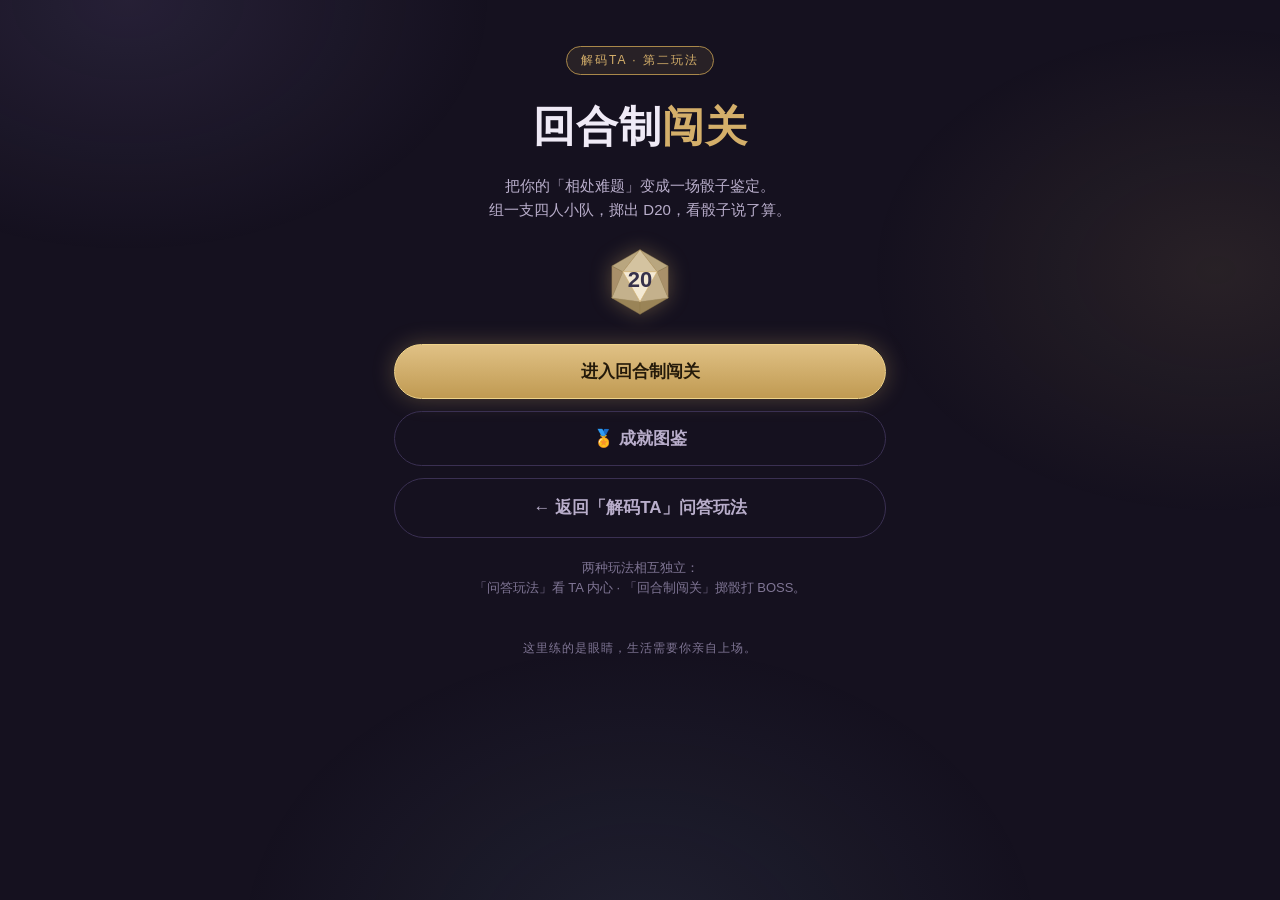
==== commit ec2648a1: "Add files via upload" ====
--- a/新版回合制/index.html
+++ b/新版回合制/index.html
@@ -241,6 +241,7 @@
 
         <div class="home-actions">
           <button class="btn btn-primary btn-lg" id="btnEnterCreate">进入回合制闯关</button>
+          <button class="btn btn-ghost btn-lg" id="btnOpenAchievements">🏅 成就图鉴</button>
           <a class="btn btn-ghost btn-lg" href="../index.html">← 返回「解码TA」问答玩法</a>
           <p class="home-note">两种玩法相互独立：<br />「问答玩法」看 TA 内心 · 「回合制闯关」掷骰打 BOSS。</p>
         </div>
@@ -364,8 +365,23 @@
         <div class="victory-achievements" id="victoryAchievements"></div>
         <div class="btn-col">
           <button class="btn btn-primary btn-lg" id="btnReplay">再来一局</button>
+          <button class="btn btn-ghost" id="btnVictoryAchievements">🏅 查看全部成就</button>
           <button class="btn btn-ghost btn-lg" id="btnVictoryHome">回首页</button>
         </div>
+      </section>
+
+      <!-- ============ 成就图鉴页（独立收集入口） ============ -->
+      <section class="screen" id="screen-achievements" data-screen="achievements">
+        <div class="topbar">
+          <button class="back-btn" data-back="home" aria-label="返回首页">返回</button>
+          <span class="topbar-title">成就图鉴</span>
+          <span class="topbar-spacer"></span>
+        </div>
+        <p class="ach-intro">每一枚徽章，都是你和 TA 好好相处的一次胜利。</p>
+        <div class="ach-summary" id="achSummary">已解锁 0 / 10</div>
+        <div class="ach-progress" aria-hidden="true"><div id="achProgressFill"></div></div>
+        <div class="ach-grid" id="achGrid"></div>
+        <p class="ach-footnote">成就自动保存在本机浏览器中，换设备或清理缓存后不会同步。</p>
       </section>
 
     </main>
--- a/新版回合制/css/style.css
+++ b/新版回合制/css/style.css
@@ -530,6 +530,45 @@
 .vai-name { font-size: 13px; font-weight: 700; color: var(--ink); }
 .vai-desc { font-size: 11px; color: var(--ink-faint); line-height: 1.5; margin-top: 2px; }
 
+/* ============ 成就图鉴页 ============ */
+.ach-intro {
+  text-align: center; color: var(--ink-soft); font-size: 12px;
+  margin: 18px 0 10px;
+}
+.ach-summary {
+  text-align: center; color: var(--gold); font-weight: 700;
+  font-size: 14px; letter-spacing: .5px; margin-bottom: 8px;
+}
+.ach-progress {
+  height: 8px; border-radius: var(--r-pill); background: var(--line-soft);
+  overflow: hidden; margin: 0 0 18px;
+}
+.ach-progress > div {
+  height: 100%; width: 0;
+  background: linear-gradient(90deg, var(--gold-deep), var(--gold-hi));
+  border-radius: inherit; transition: width .4s var(--ease);
+}
+.ach-grid { display: grid; grid-template-columns: 1fr 1fr; gap: 10px; }
+.ach-card {
+  position: relative; text-align: center; padding: 14px 10px 12px;
+  background: rgba(255,255,255,.04); border: 1px solid var(--line);
+  border-radius: 12px; transition: transform .2s var(--ease), border-color .2s var(--ease);
+}
+.ach-card.unlocked {
+  border-color: var(--gold); box-shadow: var(--shadow-glow);
+  background: linear-gradient(180deg, rgba(212,175,106,.12), rgba(255,255,255,.04));
+}
+.ach-card.locked { filter: grayscale(1); opacity: .5; }
+.ach-icon { font-size: 26px; line-height: 1.2; }
+.ach-name { font-size: 13px; font-weight: 700; color: var(--ink); margin-top: 6px; }
+.ach-desc { font-size: 11px; color: var(--ink-faint); line-height: 1.45; margin-top: 4px; min-height: 32px; }
+.ach-state { font-size: 11px; color: var(--gold); margin-top: 8px; }
+.ach-card.locked .ach-state { color: var(--ink-faint); }
+.ach-footnote {
+  text-align: center; color: var(--ink-faint); font-size: 11px;
+  line-height: 1.6; margin: 18px 0 4px;
+}
+
 /* ============ Toast ============ */
 .toast-area { position: fixed; left: 50%; bottom: 28px; transform: translateX(-50%); z-index: 50; display: flex; flex-direction: column; gap: 8px; align-items: center; }
 .toast {
